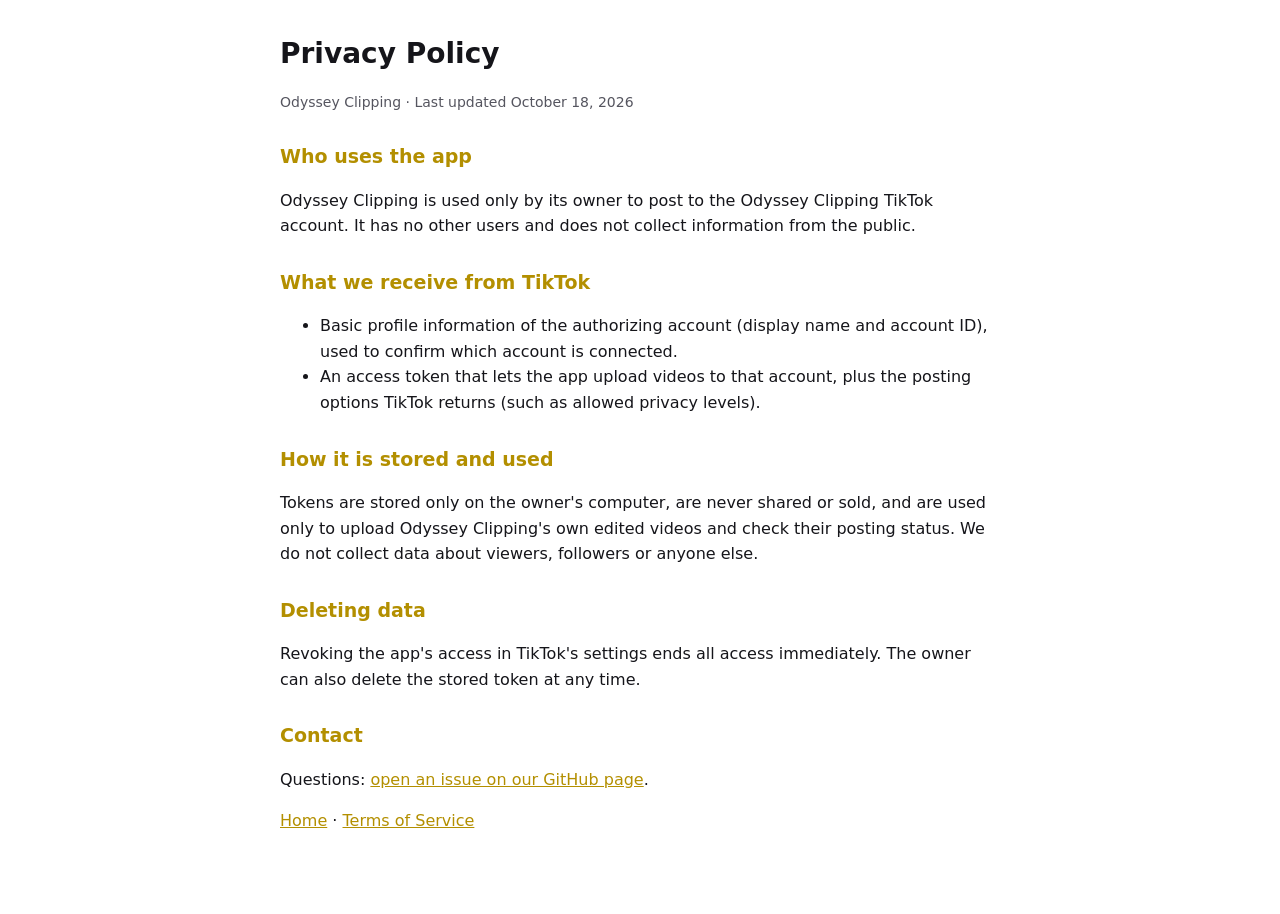
==== privacy.html @ d72cf0ae "Add Odyssey Clipping home, terms and privacy pages Co-Authored-By: Claude Opus 5.5 <noreply@anthropi" ====
<!doctype html>
<html lang="en"><head><meta charset="utf-8"><meta name="viewport" content="width=device-width, initial-scale=1">
<title>Odyssey Clipping Privacy</title><link rel="stylesheet" href="style.css"></head>
<body><main>
<h1>Privacy Policy</h1>
<p class="meta">Odyssey Clipping · Last updated October 18, 2026</p>

<h2>Who uses the app</h2>
<p>Odyssey Clipping is used only by its owner to post to the Odyssey Clipping TikTok account. It has no other users and does not collect information from the public.</p>

<h2>What we receive from TikTok</h2>
<ul>
<li>Basic profile information of the authorizing account (display name and account ID), used to confirm which account is connected.</li>
<li>An access token that lets the app upload videos to that account, plus the posting options TikTok returns (such as allowed privacy levels).</li>
</ul>

<h2>How it is stored and used</h2>
<p>Tokens are stored only on the owner's computer, are never shared or sold, and are used only to upload Odyssey Clipping's own edited videos and check their posting status. We do not collect data about viewers, followers or anyone else.</p>

<h2>Deleting data</h2>
<p>Revoking the app's access in TikTok's settings ends all access immediately. The owner can also delete the stored token at any time.</p>

<h2>Contact</h2>
<p>Questions: <a href="https://github.com/JerryBillyRP/odyssey-clipping/issues">open an issue on our GitHub page</a>.</p>
<p><a href="index.html">Home</a> · <a href="terms.html">Terms of Service</a></p>
</main></body></html>
---- style.css ----
:root { --bg: #0e0e12; --fg: #f2f2f2; --muted: #a8a8b3; --accent: #ffd600; }
@media (prefers-color-scheme: light) { :root { --bg: #ffffff; --fg: #15151a; --muted: #55555f; --accent: #b38f00; } }
body { margin: 0; background: var(--bg); color: var(--fg); font: 16px/1.6 -apple-system, system-ui, sans-serif; }
main { max-width: 720px; margin: 0 auto; padding: 32px 16px 64px; }
h1 { font-size: 28px; margin: 0 0 4px; }
h2 { font-size: 19px; margin: 28px 0 6px; color: var(--accent); }
p, li { color: var(--fg); }
.meta { color: var(--muted); font-size: 14px; margin-bottom: 24px; }
a { color: var(--accent); }
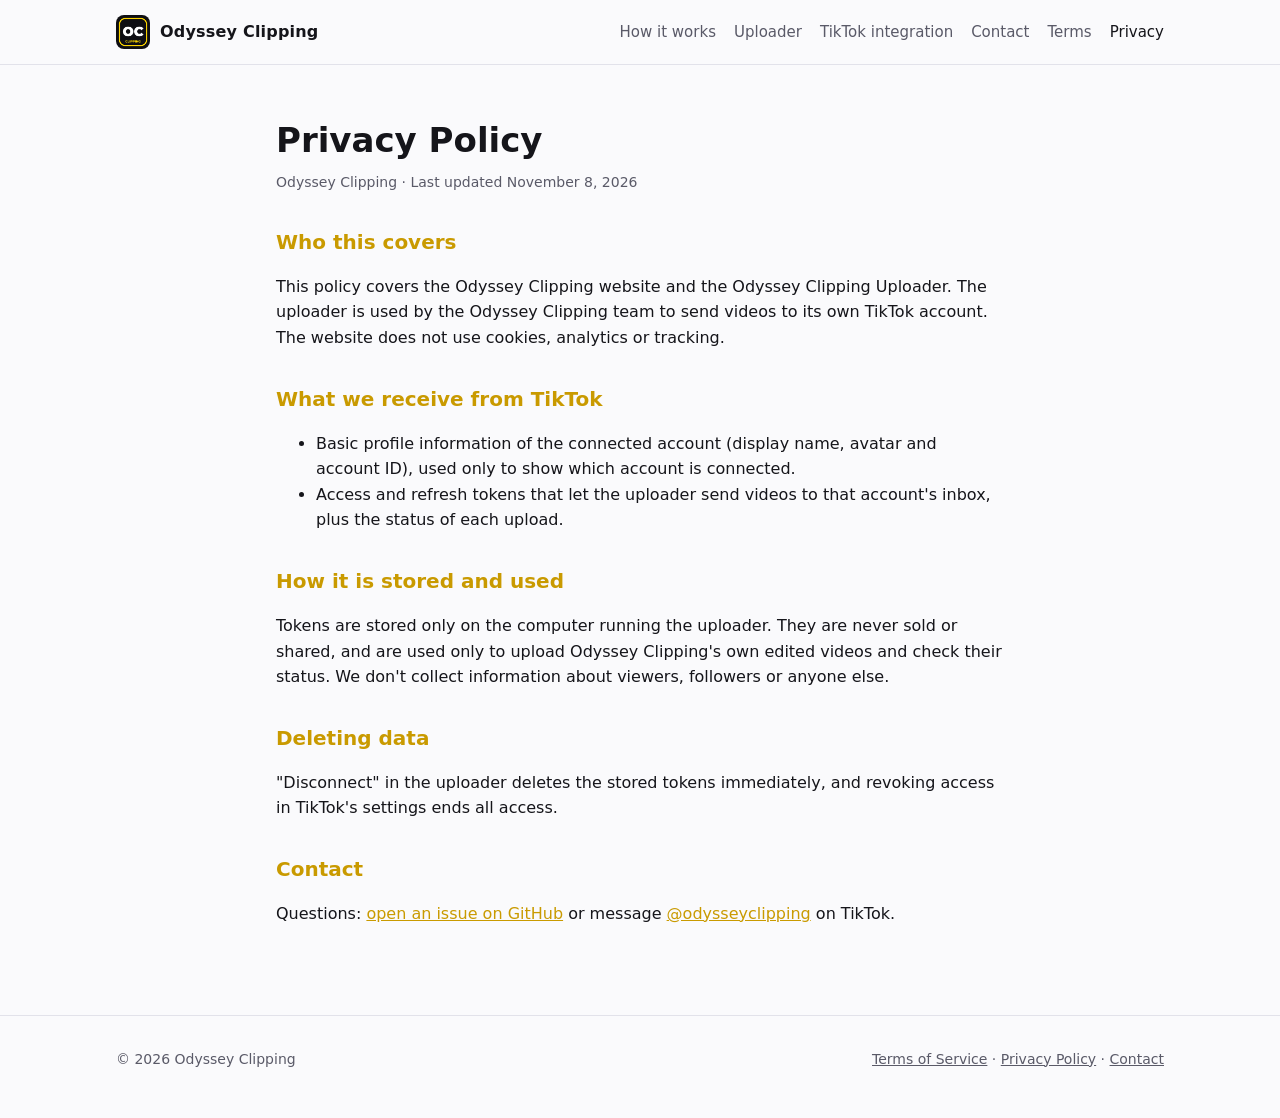
==== commit 6fdceafc: "Turn the site into a full Odyssey Clipping homepage Adds what we do, how clips are made with permiss" ====
--- a/privacy.html
+++ b/privacy.html
@@ -1,26 +1,53 @@
 <!doctype html>
-<html lang="en"><head><meta charset="utf-8"><meta name="viewport" content="width=device-width, initial-scale=1">
-<title>Odyssey Clipping Privacy</title><link rel="stylesheet" href="style.css"></head>
-<body><main>
+<html lang="en">
+<head>
+<meta charset="utf-8">
+<meta name="viewport" content="width=device-width, initial-scale=1">
+<title>Privacy Policy · Odyssey Clipping</title>
+<link rel="icon" href="assets/favicon.png">
+<link rel="stylesheet" href="style.css">
+</head>
+<body>
+<header class="site-header">
+  <div class="wrap">
+    <a class="brand" href="index.html"><img src="assets/icon-256.png" alt="">Odyssey Clipping</a>
+    <nav class="nav" aria-label="Main">
+      <a href="index.html#how">How it works</a>
+      <a href="index.html#uploader">Uploader</a>
+      <a href="index.html#tiktok">TikTok integration</a>
+      <a href="index.html#contact">Contact</a>
+      <a href="terms.html">Terms</a>
+      <a href="privacy.html" aria-current="page">Privacy</a>
+    </nav>
+  </div>
+</header>
+<main class="doc">
 <h1>Privacy Policy</h1>
-<p class="meta">Odyssey Clipping · Last updated October 18, 2026</p>
+<p class="meta">Odyssey Clipping · Last updated November 8, 2026</p>
 
-<h2>Who uses the app</h2>
-<p>Odyssey Clipping is used only by its owner to post to the Odyssey Clipping TikTok account. It has no other users and does not collect information from the public.</p>
+<h2>Who this covers</h2>
+<p>This policy covers the Odyssey Clipping website and the Odyssey Clipping Uploader. The uploader is used by the Odyssey Clipping team to send videos to its own TikTok account. The website does not use cookies, analytics or tracking.</p>
 
 <h2>What we receive from TikTok</h2>
 <ul>
-<li>Basic profile information of the authorizing account (display name and account ID), used to confirm which account is connected.</li>
-<li>An access token that lets the app upload videos to that account, plus the posting options TikTok returns (such as allowed privacy levels).</li>
+<li>Basic profile information of the connected account (display name, avatar and account ID), used only to show which account is connected.</li>
+<li>Access and refresh tokens that let the uploader send videos to that account's inbox, plus the status of each upload.</li>
 </ul>
 
 <h2>How it is stored and used</h2>
-<p>Tokens are stored only on the owner's computer, are never shared or sold, and are used only to upload Odyssey Clipping's own edited videos and check their posting status. We do not collect data about viewers, followers or anyone else.</p>
+<p>Tokens are stored only on the computer running the uploader. They are never sold or shared, and are used only to upload Odyssey Clipping's own edited videos and check their status. We don't collect information about viewers, followers or anyone else.</p>
 
 <h2>Deleting data</h2>
-<p>Revoking the app's access in TikTok's settings ends all access immediately. The owner can also delete the stored token at any time.</p>
+<p>"Disconnect" in the uploader deletes the stored tokens immediately, and revoking access in TikTok's settings ends all access.</p>
 
 <h2>Contact</h2>
-<p>Questions: <a href="https://github.com/JerryBillyRP/odyssey-clipping/issues">open an issue on our GitHub page</a>.</p>
-<p><a href="index.html">Home</a> · <a href="terms.html">Terms of Service</a></p>
-</main></body></html>
+<p>Questions: <a href="https://github.com/JerryBillyRP/odyssey-clipping/issues">open an issue on GitHub</a> or message <a href="https://www.tiktok.com/@odysseyclipping">@odysseyclipping</a> on TikTok.</p>
+</main>
+<footer class="site-footer">
+  <div class="wrap">
+    <span>© 2026 Odyssey Clipping</span>
+    <span><a href="terms.html">Terms of Service</a> · <a href="privacy.html">Privacy Policy</a> · <a href="index.html#contact">Contact</a></span>
+  </div>
+</footer>
+</body>
+</html>
--- a/style.css
+++ b/style.css
@@ -1,9 +1,64 @@
-:root { --bg: #0e0e12; --fg: #f2f2f2; --muted: #a8a8b3; --accent: #ffd600; }
-@media (prefers-color-scheme: light) { :root { --bg: #ffffff; --fg: #15151a; --muted: #55555f; --accent: #b38f00; } }
-body { margin: 0; background: var(--bg); color: var(--fg); font: 16px/1.6 -apple-system, system-ui, sans-serif; }
-main { max-width: 720px; margin: 0 auto; padding: 32px 16px 64px; }
-h1 { font-size: 28px; margin: 0 0 4px; }
-h2 { font-size: 19px; margin: 28px 0 6px; color: var(--accent); }
-p, li { color: var(--fg); }
-.meta { color: var(--muted); font-size: 14px; margin-bottom: 24px; }
+:root {
+  --bg: #0e0e12; --surface: #17171e; --surface-2: #1f1f28; --border: #2a2a35;
+  --fg: #f2f2f5; --muted: #a9a9b6; --accent: #ffd600; --accent-ink: #15151a; --pink: #fe2c55;
+}
+@media (prefers-color-scheme: light) {
+  :root { --bg: #fafafc; --surface: #ffffff; --surface-2: #f1f1f6; --border: #e2e2ea;
+          --fg: #15151a; --muted: #5a5a68; --accent: #c99a00; --accent-ink: #ffffff; }
+}
+* { box-sizing: border-box; }
+html { scroll-behavior: smooth; }
+body { margin: 0; background: var(--bg); color: var(--fg); font: 16px/1.6 -apple-system, BlinkMacSystemFont, "Segoe UI", system-ui, sans-serif; }
 a { color: var(--accent); }
+img { max-width: 100%; display: block; }
+.wrap { max-width: 1080px; margin: 0 auto; padding: 0 16px; }
+
+/* header */
+.site-header { position: sticky; top: 0; z-index: 10; background: color-mix(in srgb, var(--bg) 88%, transparent);
+  backdrop-filter: blur(10px); border-bottom: 1px solid var(--border); }
+.site-header .wrap { display: flex; align-items: center; justify-content: space-between; gap: 16px; min-height: 64px; flex-wrap: wrap; }
+.brand { display: flex; align-items: center; gap: 10px; color: var(--fg); text-decoration: none; font-weight: 800; letter-spacing: .2px; }
+.brand img { width: 34px; height: 34px; border-radius: 8px; }
+.nav { display: flex; gap: 18px; flex-wrap: wrap; }
+.nav a { color: var(--muted); text-decoration: none; font-size: 15px; }
+.nav a:hover, .nav a[aria-current="page"] { color: var(--fg); }
+
+/* hero */
+.hero { padding-top: 72px; padding-bottom: 48px; }
+.hero h1 { font-size: clamp(32px, 6vw, 56px); line-height: 1.08; margin: 0 0 16px; letter-spacing: -.5px; }
+.hero h1 span { color: var(--accent); }
+.hero p.lead { font-size: clamp(17px, 2.2vw, 20px); color: var(--muted); max-width: 680px; margin: 0 0 28px; }
+.btns { display: flex; gap: 12px; flex-wrap: wrap; }
+.btn { display: inline-block; padding: 12px 20px; border-radius: 10px; font-weight: 700; text-decoration: none; }
+.btn.primary { background: var(--accent); color: var(--accent-ink); }
+.btn.ghost { border: 1px solid var(--border); color: var(--fg); }
+
+/* sections */
+section { padding: 56px 0; border-top: 1px solid var(--border); scroll-margin-top: 72px; }
+section h2 { font-size: clamp(24px, 3.5vw, 34px); margin: 0 0 8px; }
+section .sub { color: var(--muted); margin: 0 0 32px; max-width: 720px; }
+.grid { display: grid; gap: 16px; grid-template-columns: repeat(auto-fit, minmax(240px, 1fr)); }
+.card { background: var(--surface); border: 1px solid var(--border); border-radius: 14px; padding: 20px; }
+.card h3 { margin: 0 0 6px; font-size: 18px; }
+.card p { margin: 0; color: var(--muted); }
+.step-num { display: inline-flex; width: 30px; height: 30px; border-radius: 50%; align-items: center; justify-content: center;
+  background: var(--accent); color: var(--accent-ink); font-weight: 800; margin-bottom: 10px; }
+.shots { display: grid; gap: 16px; grid-template-columns: repeat(auto-fit, minmax(260px, 1fr)); }
+.shot { margin: 0; background: var(--surface); border: 1px solid var(--border); border-radius: 14px; overflow: hidden; }
+.shot img { width: 100%; aspect-ratio: 732 / 606; object-fit: cover; object-position: top; }
+.shot figcaption { padding: 12px 16px; color: var(--muted); font-size: 14px; }
+ul.ticks { list-style: none; padding: 0; margin: 0; display: grid; gap: 10px; }
+ul.ticks li { padding-left: 28px; position: relative; }
+ul.ticks li::before { content: "✓"; position: absolute; left: 0; color: var(--accent); font-weight: 800; }
+.two { display: grid; gap: 24px; grid-template-columns: repeat(auto-fit, minmax(300px, 1fr)); align-items: start; }
+
+/* legal pages */
+.doc { max-width: 760px; padding: 48px 16px 72px; margin: 0 auto; }
+.doc h1 { font-size: 34px; margin: 0 0 4px; }
+.doc h2 { font-size: 20px; margin: 32px 0 6px; color: var(--accent); }
+.meta { color: var(--muted); font-size: 14px; margin: 0 0 24px; }
+
+/* footer */
+.site-footer { border-top: 1px solid var(--border); padding: 32px 0 48px; color: var(--muted); font-size: 14px; }
+.site-footer .wrap { display: flex; justify-content: space-between; gap: 16px; flex-wrap: wrap; }
+.site-footer a { color: var(--muted); }
